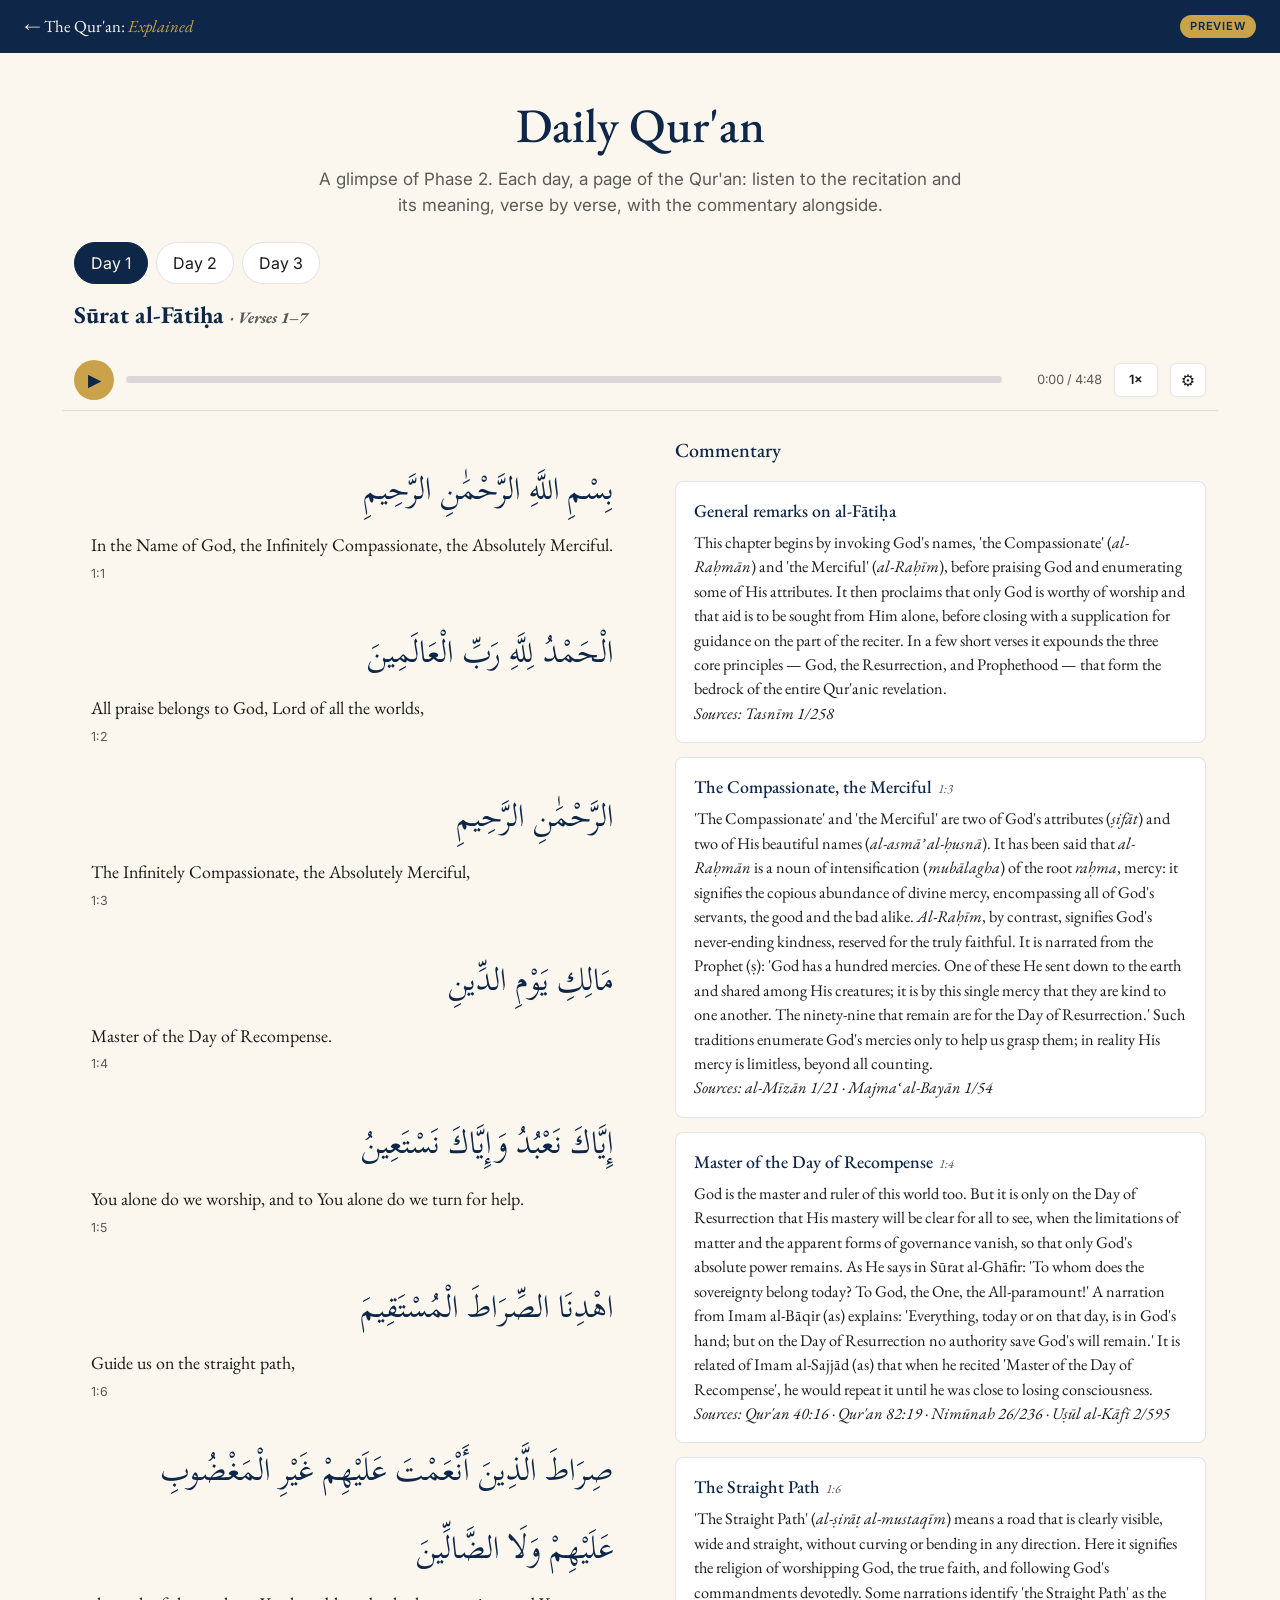
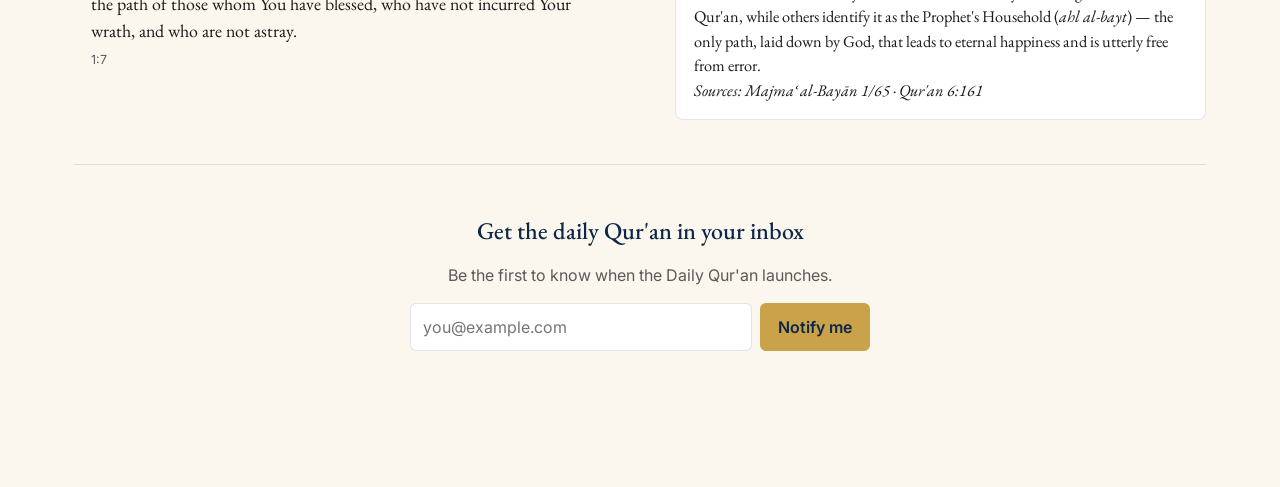
==== daily/index.html @ 9c78a57f "fix(daily): settings popover hide/show + open state, day titles, Voice 3, 2:1 roman - Settings panel" ====
<!DOCTYPE html>
<html lang="en">
<head>
  <meta charset="UTF-8">
  <meta name="viewport" content="width=device-width, initial-scale=1.0">
  <title>The Qur'an: Explained — Daily (Preview)</title>
  <link rel="icon" href="/assets/favicon.ico">
  <link rel="preconnect" href="https://fonts.googleapis.com">
  <link rel="preconnect" href="https://fonts.gstatic.com" crossorigin>
  <link href="https://fonts.googleapis.com/css2?family=EB+Garamond:ital,wght@0,400;0,500;1,400&family=Inter:wght@400;500;600&family=Scheherazade+New:wght@400;500;700&display=swap" rel="stylesheet">
  <link rel="stylesheet" href="daily.css">
</head>
<body>
  <header class="dhead">
    <a class="dhead__back" href="/">← The Qur'an: <em>Explained</em></a>
    <span class="dhead__badge">Preview</span>
  </header>
  <main class="dwrap">
    <h1 class="dpage-title">Daily Qur'an</h1>
    <p class="dintro">A glimpse of Phase 2. Each day, a page of the Qur'an: listen to the
      recitation and its meaning, verse by verse, with the commentary alongside.</p>
    <div class="dtabs" id="dtabs"><!-- day buttons injected --></div>
    <div class="dbar">
      <h2 class="dtitle"><span id="dsurah"></span> <small id="dref"></small></h2>
    </div>
    <div class="player" id="player">
      <button id="playAll" class="player__btn" aria-label="Play page">▶</button>
      <div class="player__bar" id="seek" role="slider" aria-label="Seek" tabindex="0">
        <div class="player__fill" id="fill"></div>
      </div>
      <span class="player__time" id="time">0:00 / 0:00</span>
      <button id="speed" class="player__speed" aria-label="Playback speed">1×</button>
      <button id="gear" class="player__gear" aria-label="Settings">⚙</button>
      <div class="settings" id="settings" hidden>
        <label class="settings__row">Recitation
          <select id="setReciter">
            <option value="husary">Husary</option>
            <option value="afasy">Mishary al-Afasy</option>
            <option value="sudais">Sudais</option>
          </select>
        </label>
        <label class="settings__row">English voice
          <select id="setVoice">
            <option value="v1">Voice 1</option>
            <option value="v2">Voice 2</option>
            <option value="celeste">Voice 3</option>
          </select>
        </label>
        <fieldset class="settings__types">
          <legend>Play</legend>
          <label><input type="checkbox" id="tAr" checked> Arabic recitation</label>
          <label><input type="checkbox" id="tEn" checked> English translation</label>
          <label><input type="checkbox" id="tCmt" checked> Commentary</label>
        </fieldset>
        <label class="settings__row">Order
          <select id="setOrder">
            <option value="verses">Verses first, then commentary</option>
            <option value="interleave">Commentary between verses</option>
          </select>
        </label>
      </div>
    </div>
    <div class="spread">
      <ol class="verses" id="verses"><!-- verses injected --></ol>
      <aside class="notes" id="notes" aria-label="Commentary"><!-- notes injected --></aside>
    </div>
    <section class="subscribe">
      <h2>Get the daily Qur'an in your inbox</h2>
      <p class="subscribe__lead">Be the first to know when the Daily Qur'an launches.</p>
      <form id="subForm">
        <input type="email" id="subEmail" required placeholder="you@example.com" aria-label="Email address">
        <button class="btn btn--primary" type="submit">Notify me</button>
      </form>
      <p class="subscribe__msg" id="subMsg" role="status"></p>
    </section>
  </main>
  <script src="daily.js" defer></script>
</body>
</html>
---- daily/daily.css ----
:root{--navy:#0E2748;--brass:#C9A24A;--cream:#FBF7EE;--ink:#1A1A1A;--muted:#5A5A5A;--border:rgba(14,39,72,.12);--white:#fff}
*{box-sizing:border-box}
body{margin:0;font-family:Inter,system-ui,sans-serif;background:var(--cream);color:var(--ink);line-height:1.5}
.dhead{display:flex;justify-content:space-between;align-items:center;padding:14px 24px;background:var(--navy);color:var(--cream);position:sticky;top:0;z-index:10}
.dhead__back{color:var(--cream);text-decoration:none;font-family:'EB Garamond',serif;font-size:1.05rem}
.dhead__back em{color:var(--brass);font-style:italic}
.dhead__badge{font-size:.7rem;letter-spacing:.08em;text-transform:uppercase;background:var(--brass);color:var(--navy);padding:3px 10px;border-radius:999px;font-weight:600}
.dwrap{max-width:1180px;margin:0 auto;padding:32px 24px 96px}
.dpage-title{font-family:'EB Garamond',serif;color:var(--navy);text-align:center;font-weight:500;font-size:clamp(2rem,5vw,3rem);margin:4px 0 6px}
.dintro{color:var(--muted);font-size:1.0625rem;max-width:60ch;margin:0 auto;text-align:center}
.dintro em{font-style:italic;color:var(--navy)}
.dtabs{display:flex;gap:8px;margin:24px 0 8px;flex-wrap:wrap}
.dtab{padding:8px 16px;border:1px solid var(--border);border-radius:999px;background:var(--white);cursor:pointer;font:inherit;color:var(--ink)}
.dtab--active{background:var(--navy);color:var(--cream);border-color:var(--navy)}
.dbar{display:flex;align-items:center;justify-content:space-between;gap:16px;flex-wrap:wrap;margin:8px 0 12px}
.dtitle{font-family:'EB Garamond',serif;color:var(--navy);margin:.2em 0}
.dtitle small{color:var(--muted);font-size:1rem;font-style:italic}
.btn{font:inherit;font-weight:600;border:0;border-radius:6px;padding:10px 18px;cursor:pointer}
.btn--primary{background:var(--brass);color:var(--navy)}
.btn--primary:hover{filter:brightness(1.05)}

/* compact sticky player */
.player{display:flex;align-items:center;gap:12px;position:sticky;top:57px;z-index:9;
  background:var(--cream);padding:10px 12px;margin:0 -12px 24px;border-bottom:1px solid var(--border)}
.player__btn{flex:none;width:40px;height:40px;border-radius:999px;border:0;cursor:pointer;
  background:var(--brass);color:var(--navy);font-size:1rem;font-weight:700}
.player__btn:hover{filter:brightness(1.05)}
.player__bar{flex:1;height:7px;border-radius:999px;background:rgba(14,39,72,.14);cursor:pointer;position:relative}
.player__fill{height:100%;width:0;border-radius:999px;background:var(--brass)}
.player__time{flex:none;font-size:.8rem;color:var(--muted);font-variant-numeric:tabular-nums;min-width:88px;text-align:right}
.player__speed,.player__gear{flex:none;height:34px;display:inline-flex;align-items:center;justify-content:center;
  border:1px solid var(--border);background:var(--white);color:var(--ink);border-radius:6px;padding:0 10px;
  font:inherit;font-weight:600;cursor:pointer}
.player__speed{font-size:.8rem;min-width:44px}
.player__gear{font-size:1rem}
.player__speed:hover,.player__gear:hover{border-color:var(--brass)}
.player__gear.is-open{background:var(--brass);border-color:var(--brass);color:var(--navy)}
.settings[hidden]{display:none}
.settings{position:absolute;top:calc(100% + 8px);right:12px;z-index:20;width:270px;background:var(--white);
  border:1px solid var(--border);border-radius:8px;box-shadow:0 8px 24px rgba(14,39,72,.18);padding:14px;
  display:flex;flex-direction:column;gap:10px}
.settings__row{display:flex;flex-direction:column;gap:4px;font-size:.85rem;color:var(--muted)}
.settings select{padding:6px 8px;border:1px solid var(--border);border-radius:6px;font:inherit;color:var(--ink)}
.settings__types{border:1px solid var(--border);border-radius:6px;padding:8px 10px;margin:0;font-size:.85rem;color:var(--ink)}
.settings__types legend{color:var(--muted);font-size:.78rem;padding:0 4px}
.settings__types label{display:block;margin:3px 0}
.verse__ar,.verse__en{cursor:pointer}

/* spread: stacked by default (mobile), page-facing on wide screens */
.spread{display:grid;gap:28px}
@media(min-width:1000px){
  .spread{grid-template-columns:1.05fr 1fr;gap:44px;align-items:start}
  .notes{position:sticky;top:80px}
}

.verses{list-style:none;padding:0;margin:0}
.verse{padding:14px 16px;border-radius:8px;border:1px solid transparent;cursor:pointer;transition:background .2s,border-color .2s,box-shadow .2s}
.verse:hover{background:rgba(255,255,255,.55)}
.verse__ar{font-family:'Scheherazade New',serif;font-size:1.95rem;line-height:2.5;direction:rtl;text-align:right;color:var(--navy)}
.verse__en{font-family:'EB Garamond',serif;font-size:1.12rem;color:var(--ink);margin-top:4px}
.verse__ref{font-size:.78rem;color:var(--muted);margin-top:6px}
.verse.is-active{background:var(--white);border-color:var(--brass);box-shadow:0 2px 10px rgba(14,39,72,.1)}
.verse.is-speaking-en .verse__en{color:var(--navy);font-weight:500}

/* commentary notes panel */
.notes{display:flex;flex-direction:column;gap:14px}
.notes__head{font-family:'EB Garamond',serif;color:var(--navy);font-size:1.25rem;margin:0 0 2px;font-weight:500}
.note{background:var(--white);border:1px solid var(--border);border-radius:8px;padding:16px 18px}
.note h3{font-family:'EB Garamond',serif;color:var(--navy);margin:0 0 6px;font-size:1.12rem;font-weight:500}
.note__ref{color:var(--muted);font-size:.8rem;font-weight:400;font-style:italic;margin-left:6px}
.note p{font-family:'EB Garamond',serif;color:var(--ink);font-size:1.02rem;margin:0}
.note__sources{margin-top:8px;font-size:.78rem;color:var(--muted);font-style:italic}
.note__play{margin-top:10px;background:transparent;border:1.5px solid var(--brass);color:var(--navy);border-radius:6px;padding:5px 12px;font:inherit;font-size:.85rem;font-weight:600;cursor:pointer}
.note__play:hover{background:var(--brass)}
.note{transition:background .2s,border-color .2s,box-shadow .2s}
.note:hover{background:#fffdf8;border-color:rgba(201,162,74,.55);cursor:default}
.note.is-active{border-color:var(--brass);box-shadow:0 2px 12px rgba(14,39,72,.12);background:#fffdf6}
.verse.is-linked{background:rgba(201,162,74,.10);border-color:rgba(201,162,74,.45)}

.subscribe{margin-top:44px;border-top:1px solid var(--border);padding-top:28px;text-align:center}
.subscribe h2{font-family:'EB Garamond',serif;color:var(--navy);font-weight:500}
.subscribe__lead{color:var(--muted);margin-top:-6px}
.subscribe form{display:flex;gap:8px;max-width:460px;margin:14px auto 0}
.subscribe input{flex:1;padding:11px 12px;border:1px solid var(--border);border-radius:6px;font:inherit}
.subscribe__msg{color:var(--muted);font-size:.9rem;min-height:1.2em;margin-top:8px}
@media(max-width:560px){.verse__ar{font-size:1.6rem;line-height:2.3}.subscribe form{flex-direction:column}}
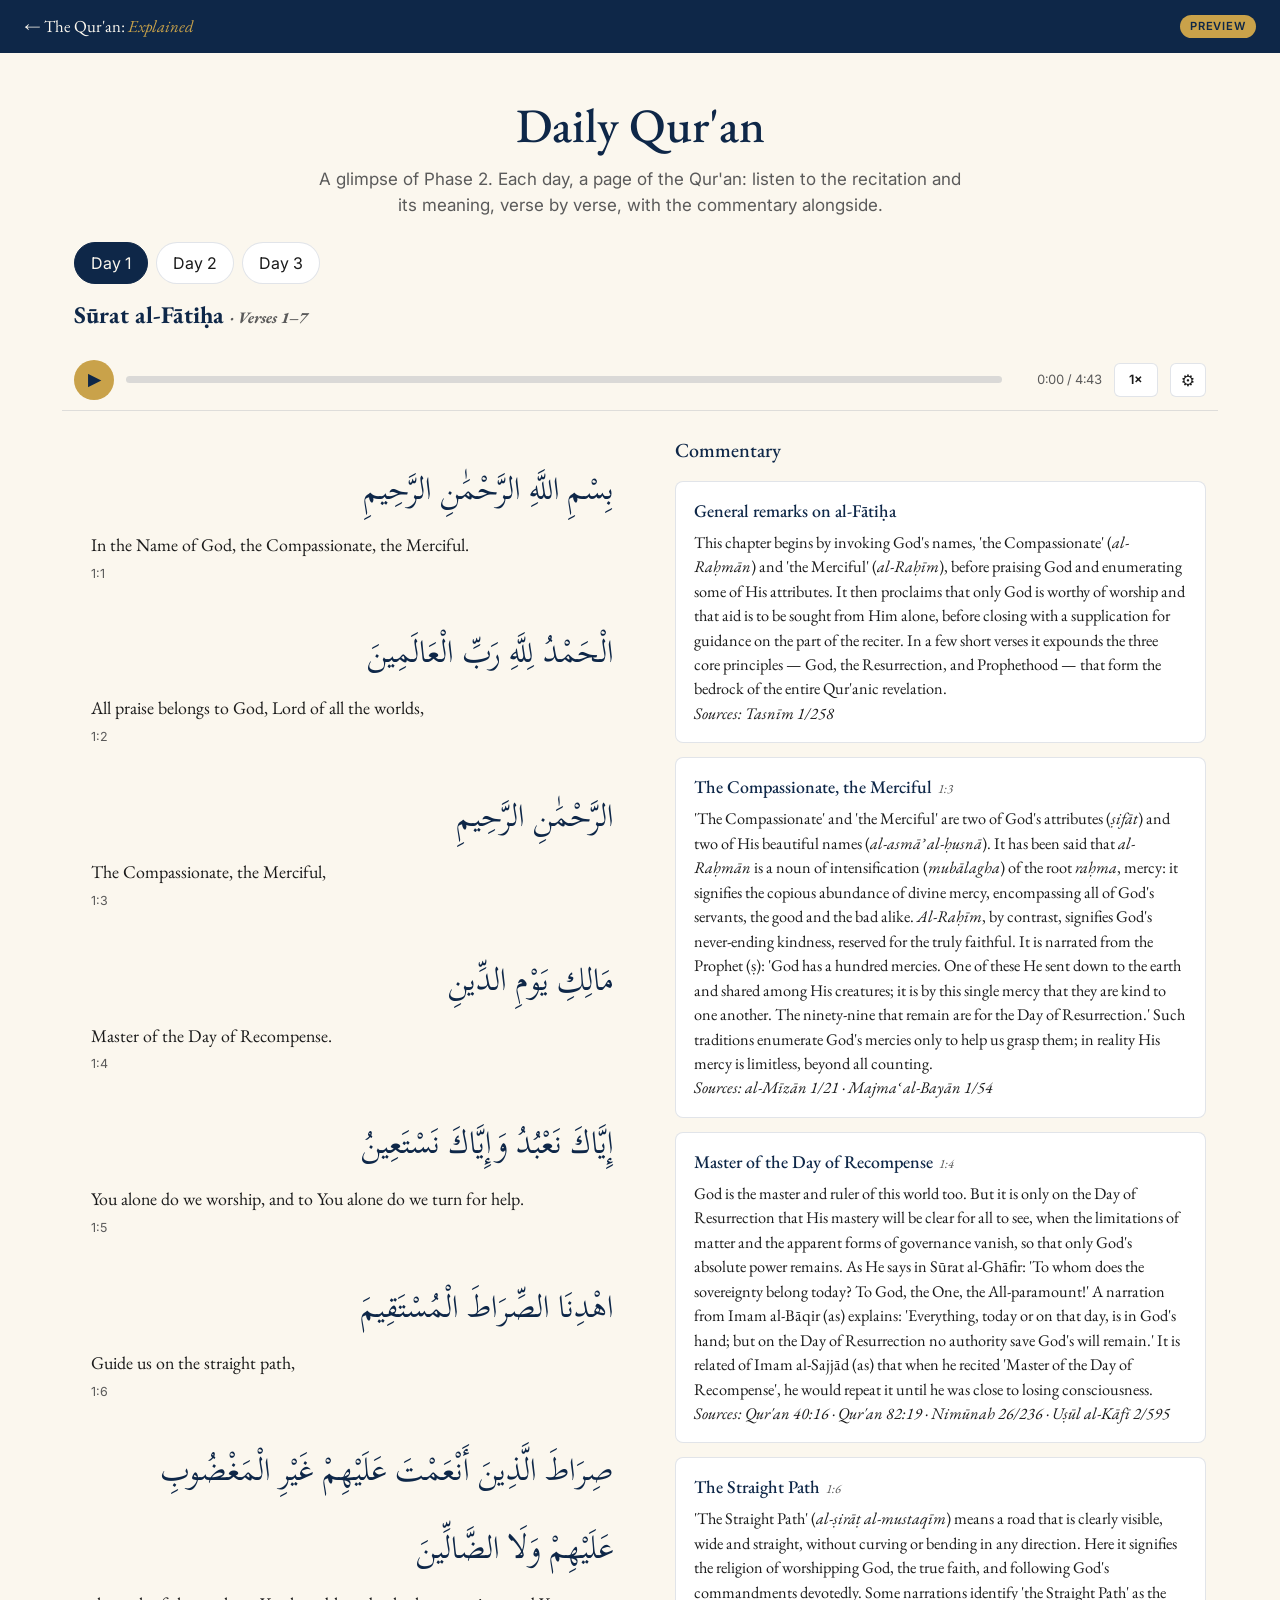
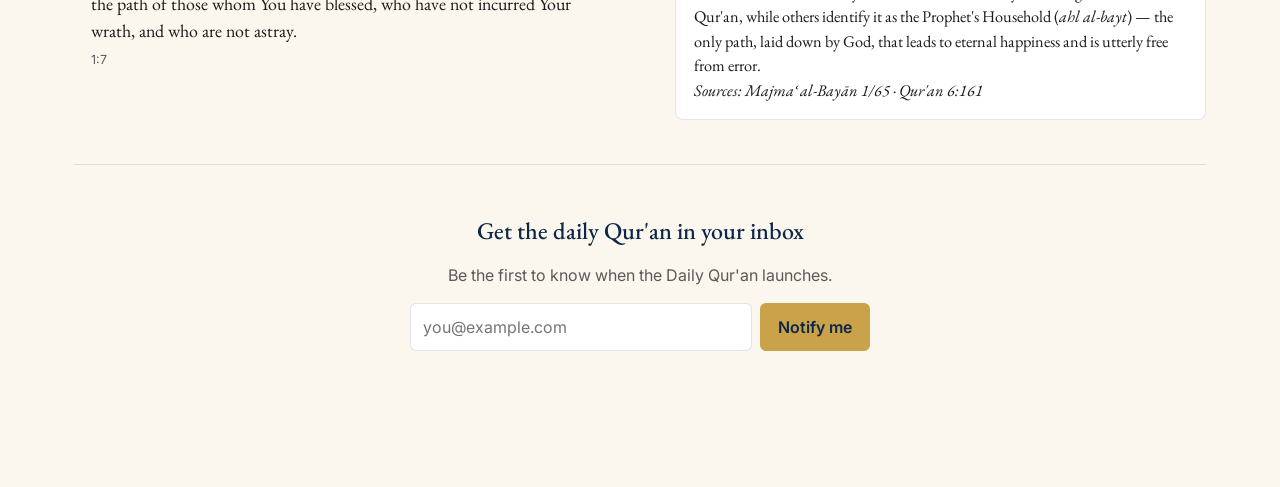
==== commit 3a91f109: "feat(daily): commentary-voice selector, Basmala opener, shorter 1:1/1:3, verse range - (b) Separate " ====
--- a/daily/index.html
+++ b/daily/index.html
@@ -46,6 +46,13 @@
             <option value="celeste">Voice 3</option>
           </select>
         </label>
+        <label class="settings__row">Commentary voice
+          <select id="setCvoice">
+            <option value="v1">Voice 1</option>
+            <option value="v2">Voice 2</option>
+            <option value="celeste">Voice 3</option>
+          </select>
+        </label>
         <fieldset class="settings__types">
           <legend>Play</legend>
           <label><input type="checkbox" id="tAr" checked> Arabic recitation</label>
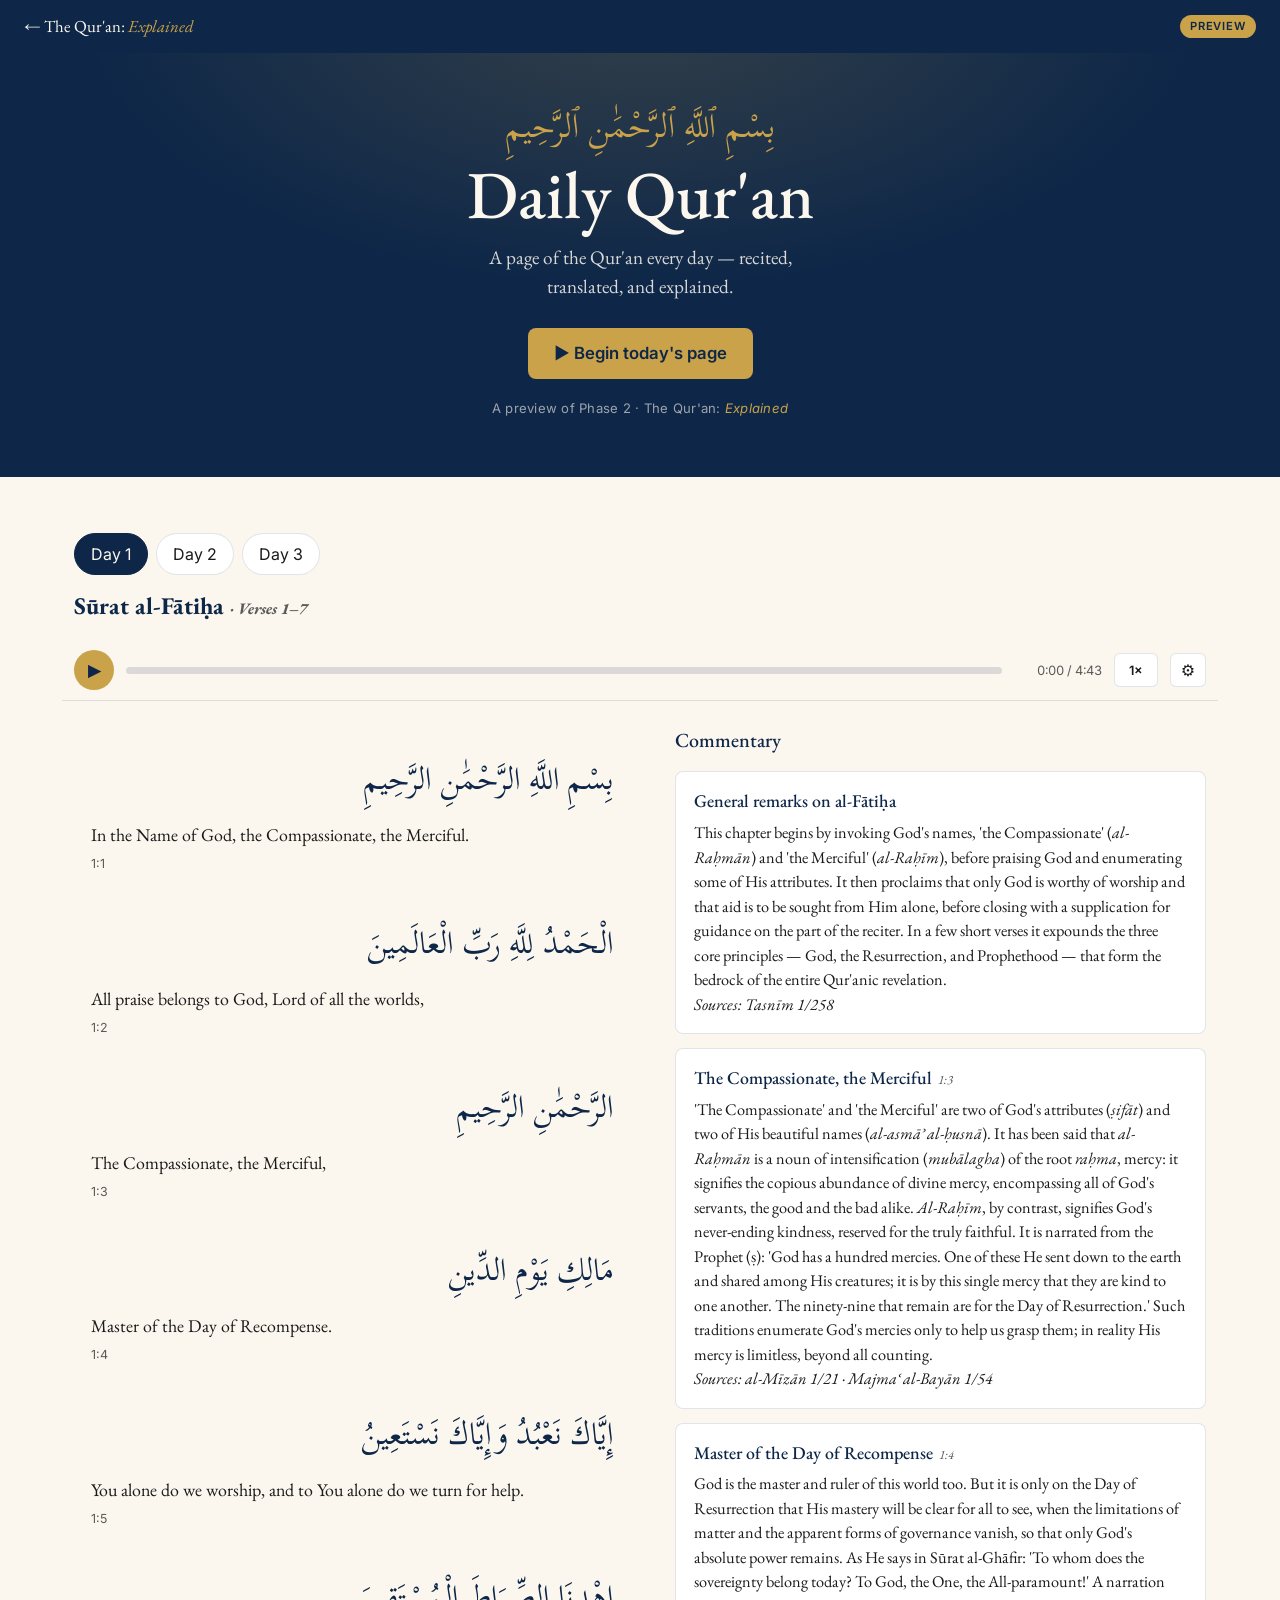
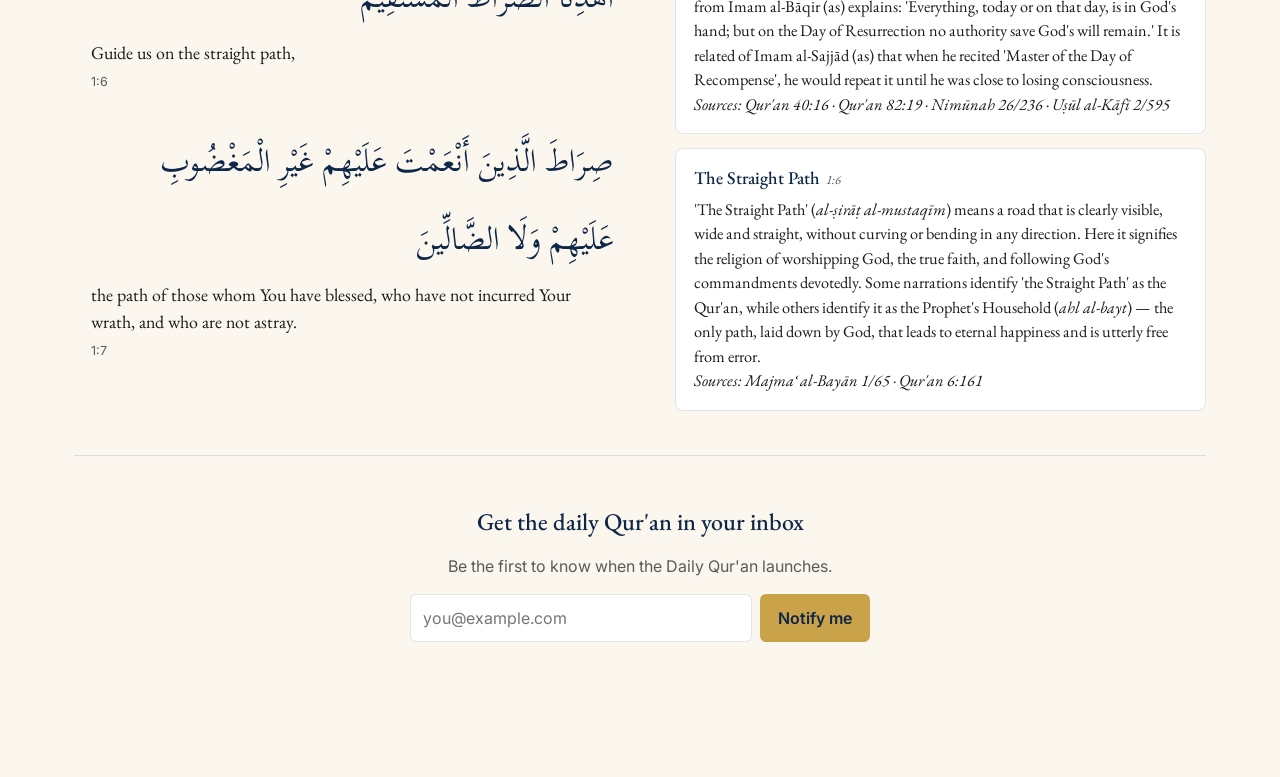
==== commit 176bc877: "feat(daily): branded navy hero section Navy hero band (brass glow) with the Basmala, "Daily Qur'an"," ====
--- a/daily/index.html
+++ b/daily/index.html
@@ -3,7 +3,22 @@
 <head>
   <meta charset="UTF-8">
   <meta name="viewport" content="width=device-width, initial-scale=1.0">
-  <title>The Qur'an: Explained — Daily (Preview)</title>
+  <title>Daily Qur'an — The Qur'an: Explained</title>
+  <meta name="description" content="A page of the Qur'an each day — recitation, translation, and commentary, verse by verse.">
+  <link rel="canonical" href="https://quraniverse.io/daily">
+  <meta property="og:type" content="website">
+  <meta property="og:site_name" content="The Qur'an: Explained">
+  <meta property="og:url" content="https://quraniverse.io/daily">
+  <meta property="og:title" content="Daily Qur'an — The Qur'an: Explained">
+  <meta property="og:description" content="A page of the Qur'an each day — recitation, translation, and commentary, verse by verse.">
+  <meta property="og:image" content="https://quraniverse.io/daily/og-daily.jpg">
+  <meta property="og:image:width" content="1200">
+  <meta property="og:image:height" content="630">
+  <meta property="og:image:alt" content="Daily Qur'an — The Qur'an: Explained">
+  <meta name="twitter:card" content="summary_large_image">
+  <meta name="twitter:title" content="Daily Qur'an — The Qur'an: Explained">
+  <meta name="twitter:description" content="A page of the Qur'an each day — recitation, translation, and commentary, verse by verse.">
+  <meta name="twitter:image" content="https://quraniverse.io/daily/og-daily.jpg">
   <link rel="icon" href="/assets/favicon.ico">
   <link rel="preconnect" href="https://fonts.googleapis.com">
   <link rel="preconnect" href="https://fonts.gstatic.com" crossorigin>
@@ -15,10 +30,16 @@
     <a class="dhead__back" href="/">← The Qur'an: <em>Explained</em></a>
     <span class="dhead__badge">Preview</span>
   </header>
+  <section class="dhero">
+    <div class="dhero__inner">
+      <div class="dhero__basmala" lang="ar" dir="rtl">بِسْمِ ٱللَّهِ ٱلرَّحْمَٰنِ ٱلرَّحِيمِ</div>
+      <h1 class="dhero__title">Daily Qur'an</h1>
+      <p class="dhero__tag">A page of the Qur'an every day — recited, translated, and explained.</p>
+      <button class="dhero__cta" id="heroStart" type="button">▶ Begin today's page</button>
+      <a class="dhero__note" href="/">A preview of Phase 2 · The Qur'an: <em>Explained</em></a>
+    </div>
+  </section>
   <main class="dwrap">
-    <h1 class="dpage-title">Daily Qur'an</h1>
-    <p class="dintro">A glimpse of Phase 2. Each day, a page of the Qur'an: listen to the
-      recitation and its meaning, verse by verse, with the commentary alongside.</p>
     <div class="dtabs" id="dtabs"><!-- day buttons injected --></div>
     <div class="dbar">
       <h2 class="dtitle"><span id="dsurah"></span> <small id="dref"></small></h2>
@@ -41,15 +62,15 @@
         </label>
         <label class="settings__row">English voice
           <select id="setVoice">
-            <option value="v1">Voice 1</option>
-            <option value="v2">Voice 2</option>
+            <option value="v2">Voice 1</option>
+            <option value="v1">Voice 2</option>
             <option value="celeste">Voice 3</option>
           </select>
         </label>
         <label class="settings__row">Commentary voice
           <select id="setCvoice">
-            <option value="v1">Voice 1</option>
-            <option value="v2">Voice 2</option>
+            <option value="v2">Voice 1</option>
+            <option value="v1">Voice 2</option>
             <option value="celeste">Voice 3</option>
           </select>
         </label>
@@ -68,7 +89,7 @@
       </div>
     </div>
     <div class="spread">
-      <ol class="verses" id="verses"><!-- verses injected --></ol>
+      <div class="verses" id="verses"><!-- verses injected --></div>
       <aside class="notes" id="notes" aria-label="Commentary"><!-- notes injected --></aside>
     </div>
     <section class="subscribe">
--- a/daily/daily.css
+++ b/daily/daily.css
@@ -6,9 +6,17 @@
 .dhead__back em{color:var(--brass);font-style:italic}
 .dhead__badge{font-size:.7rem;letter-spacing:.08em;text-transform:uppercase;background:var(--brass);color:var(--navy);padding:3px 10px;border-radius:999px;font-weight:600}
 .dwrap{max-width:1180px;margin:0 auto;padding:32px 24px 96px}
-.dpage-title{font-family:'EB Garamond',serif;color:var(--navy);text-align:center;font-weight:500;font-size:clamp(2rem,5vw,3rem);margin:4px 0 6px}
-.dintro{color:var(--muted);font-size:1.0625rem;max-width:60ch;margin:0 auto;text-align:center}
-.dintro em{font-style:italic;color:var(--navy)}
+.dhero{background:radial-gradient(900px 460px at 50% -12%, rgba(201,162,74,.20), rgba(201,162,74,0) 62%), var(--navy);color:var(--cream);text-align:center;padding:52px 24px 58px}
+.dhero__inner{max-width:760px;margin:0 auto;display:flex;flex-direction:column;align-items:center}
+.dhero__basmala{font-family:'Scheherazade New',serif;font-size:2.1rem;color:var(--brass);margin-bottom:14px;line-height:1.25}
+.dhero__title{font-family:'EB Garamond',serif;font-weight:500;font-size:clamp(2.6rem,7vw,4.2rem);line-height:1;margin:0;color:var(--cream)}
+.dhero__tag{font-family:'EB Garamond',serif;color:rgba(251,247,238,.85);font-size:1.2rem;margin:16px 0 0;max-width:36ch}
+.dhero__cta{margin-top:26px;background:var(--brass);color:var(--navy);border:0;border-radius:8px;padding:13px 26px;font:inherit;font-weight:600;font-size:1.05rem;cursor:pointer}
+.dhero__cta:hover{filter:brightness(1.05)}
+.dhero__note{margin-top:20px;font-size:.82rem;color:rgba(251,247,238,.6);text-decoration:none;letter-spacing:.02em}
+.dhero__note em{font-style:italic;color:var(--brass)}
+.dhero__note:hover{color:rgba(251,247,238,.85)}
+@media(max-width:560px){.dhero__basmala{font-size:1.7rem}}
 .dtabs{display:flex;gap:8px;margin:24px 0 8px;flex-wrap:wrap}
 .dtab{padding:8px 16px;border:1px solid var(--border);border-radius:999px;background:var(--white);cursor:pointer;font:inherit;color:var(--ink)}
 .dtab--active{background:var(--navy);color:var(--cream);border-color:var(--navy)}
@@ -64,6 +72,8 @@
 
 /* commentary notes panel */
 .notes{display:flex;flex-direction:column;gap:14px}
+.notes.is-hidden{display:none}
+.verses .note{margin:6px 0 4px}
 .notes__head{font-family:'EB Garamond',serif;color:var(--navy);font-size:1.25rem;margin:0 0 2px;font-weight:500}
 .note{background:var(--white);border:1px solid var(--border);border-radius:8px;padding:16px 18px}
 .note h3{font-family:'EB Garamond',serif;color:var(--navy);margin:0 0 6px;font-size:1.12rem;font-weight:500}
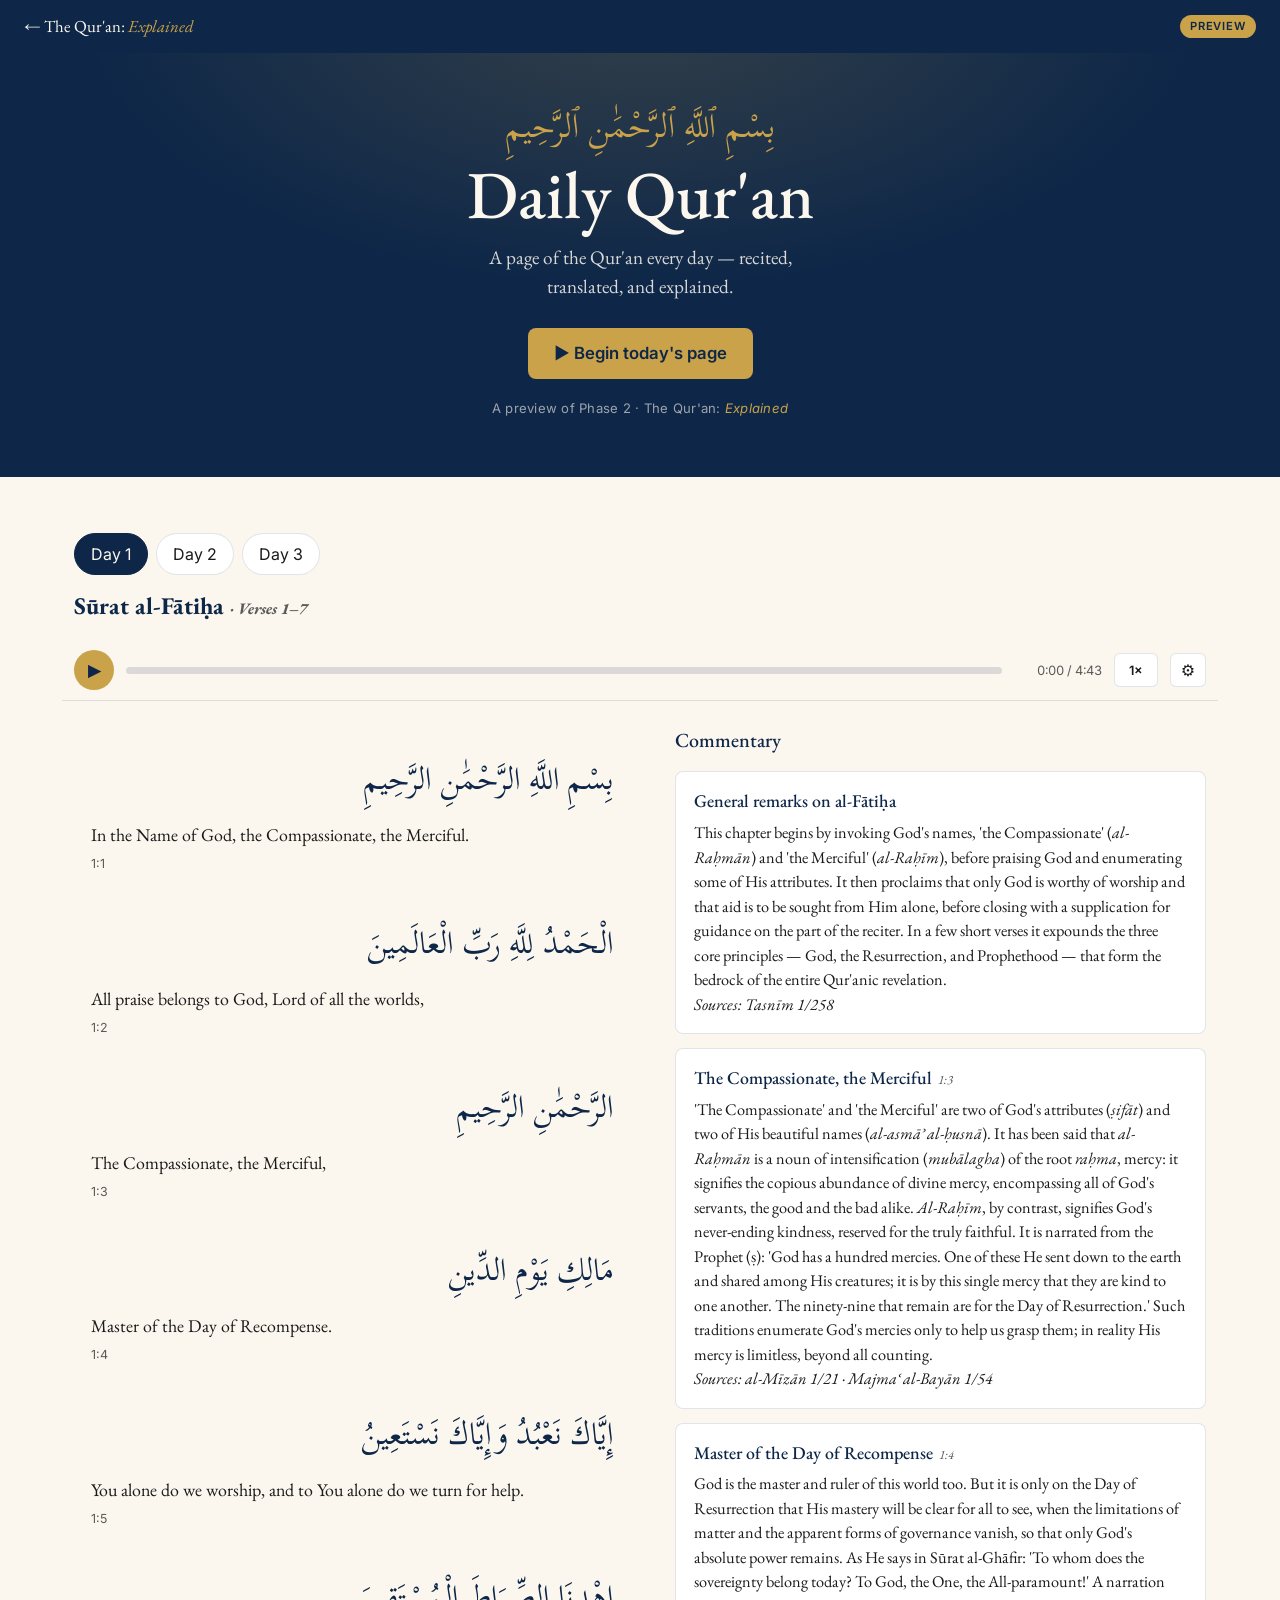
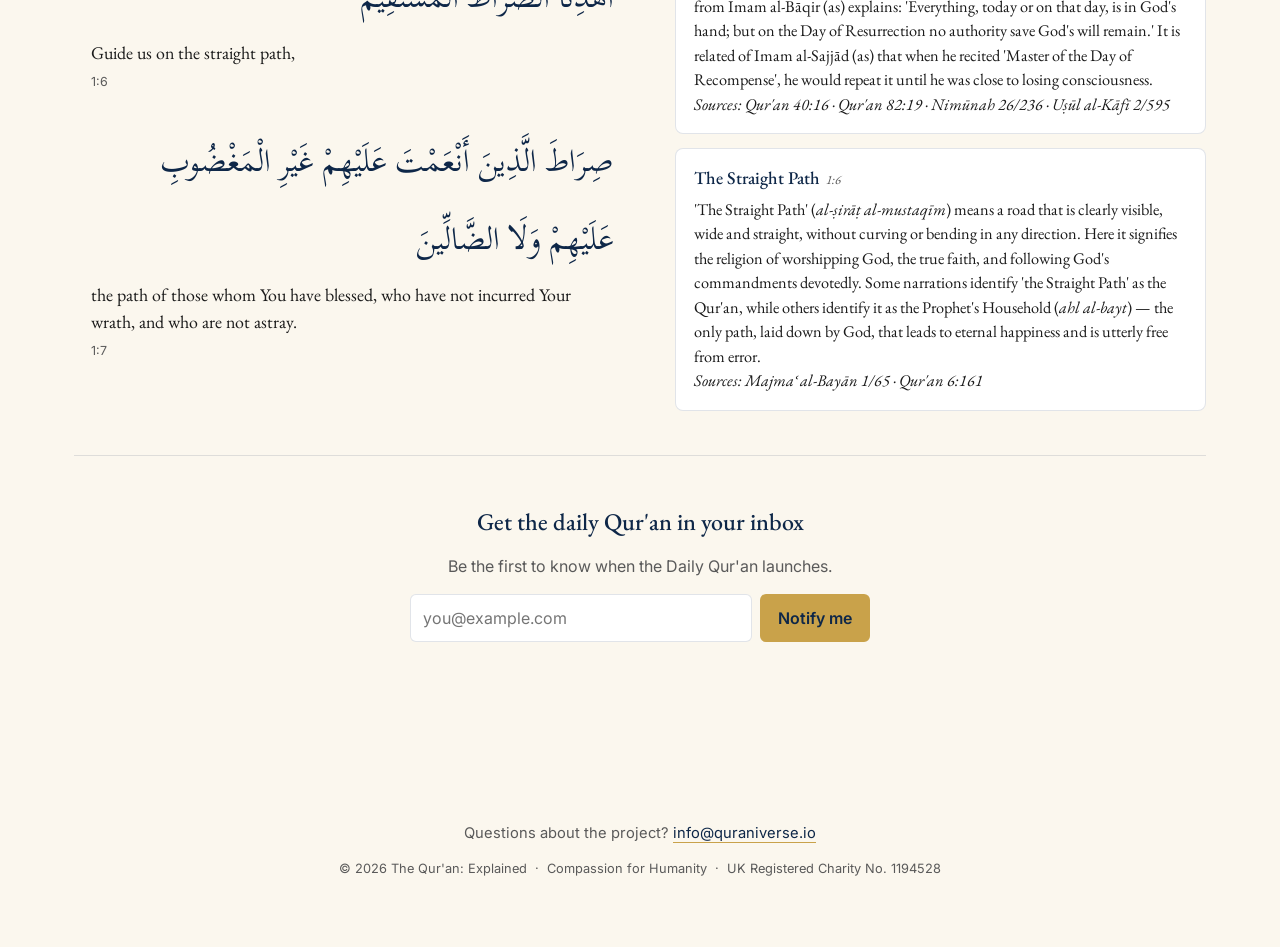
==== commit 1f133eb3: "feat(daily): footer with contact (info@quraniverse.io) + charity line Co-Authored-By: Claude Opus 4." ====
--- a/daily/index.html
+++ b/daily/index.html
@@ -102,6 +102,10 @@
       <p class="subscribe__msg" id="subMsg" role="status"></p>
     </section>
   </main>
+  <footer class="dfoot">
+    <p>Questions about the project? <a href="mailto:info@quraniverse.io">info@quraniverse.io</a></p>
+    <p class="dfoot__small">© 2026 The Qur'an: Explained &nbsp;·&nbsp; Compassion for Humanity &nbsp;·&nbsp; UK Registered Charity No.&nbsp;1194528</p>
+  </footer>
   <script src="daily.js" defer></script>
 </body>
 </html>
--- a/daily/daily.css
+++ b/daily/daily.css
@@ -93,4 +93,8 @@
 .subscribe form{display:flex;gap:8px;max-width:460px;margin:14px auto 0}
 .subscribe input{flex:1;padding:11px 12px;border:1px solid var(--border);border-radius:6px;font:inherit}
 .subscribe__msg{color:var(--muted);font-size:.9rem;min-height:1.2em;margin-top:8px}
+.dfoot{text-align:center;padding:30px 24px 56px;color:var(--muted);font-size:.92rem}
+.dfoot a{color:var(--navy);text-decoration:none;border-bottom:1px solid var(--brass)}
+.dfoot a:hover{color:var(--brass)}
+.dfoot__small{font-size:.8rem;margin-top:8px}
 @media(max-width:560px){.verse__ar{font-size:1.6rem;line-height:2.3}.subscribe form{flex-direction:column}}
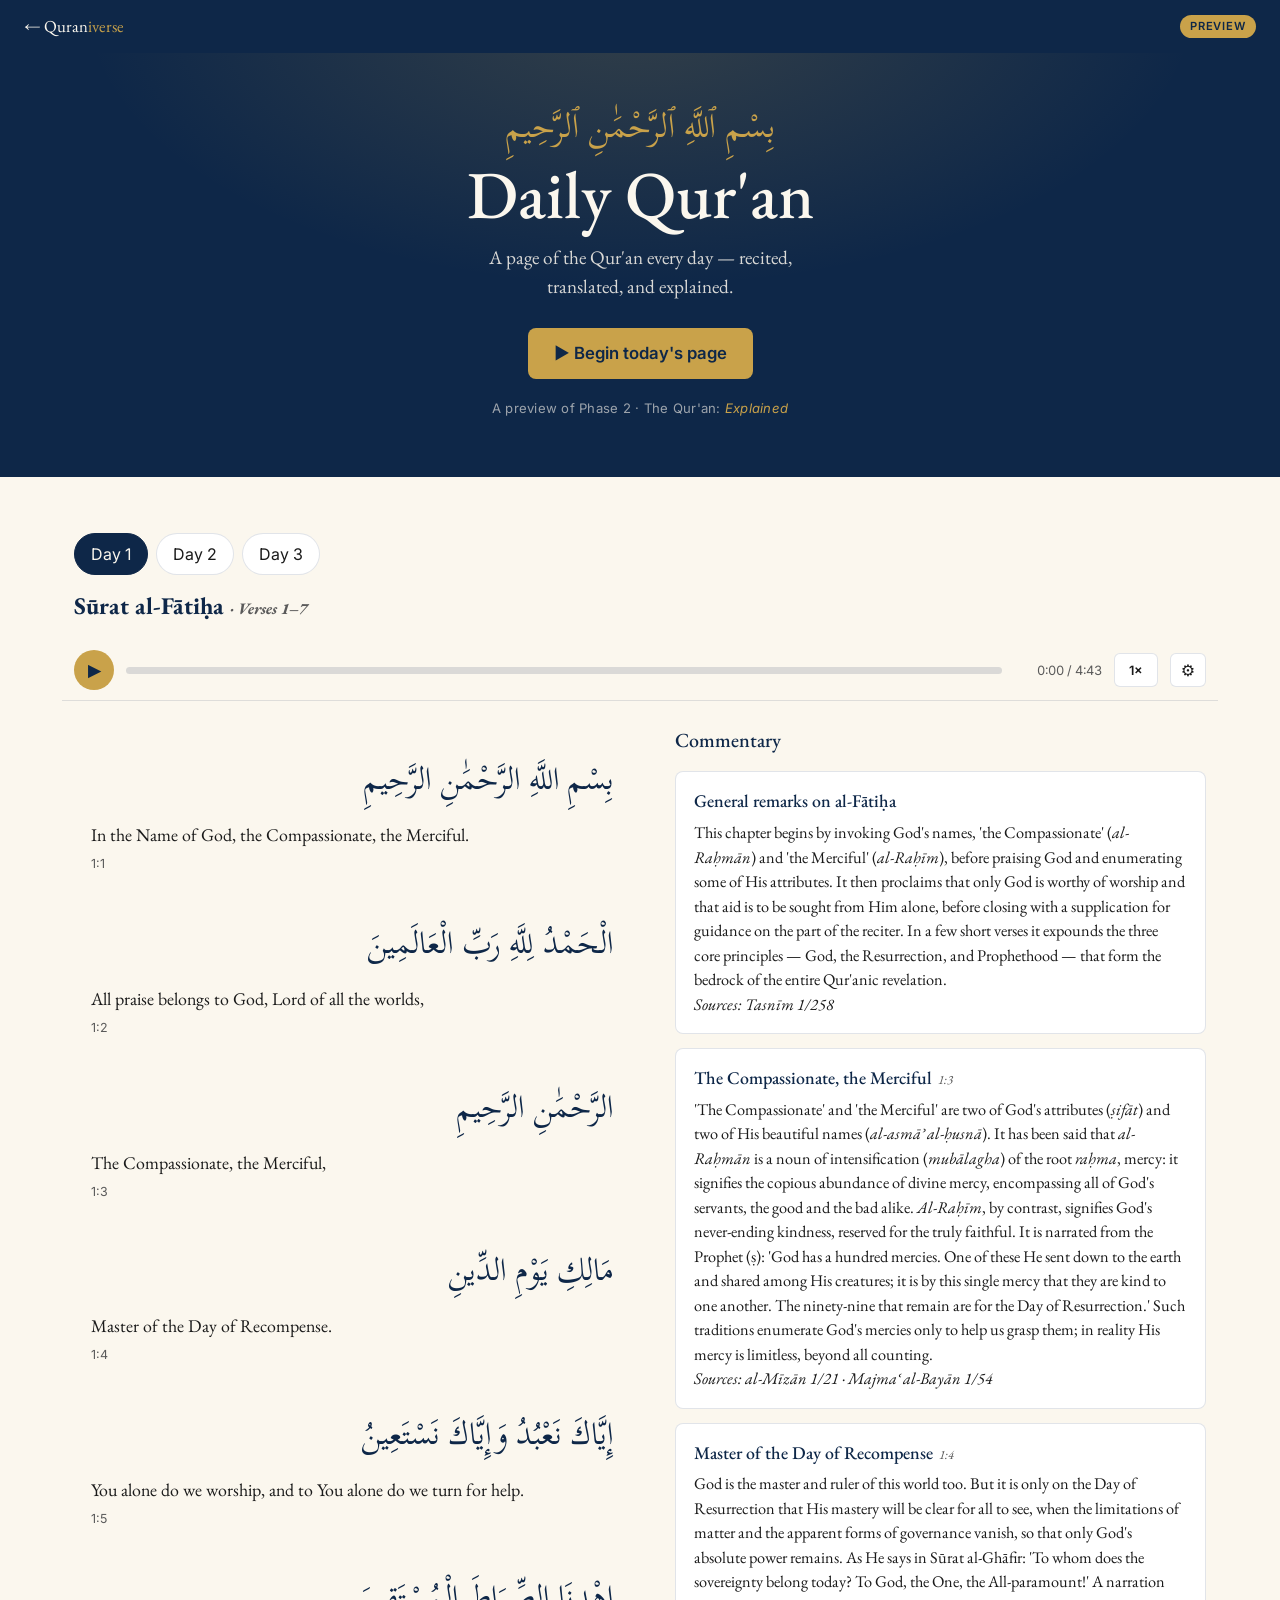
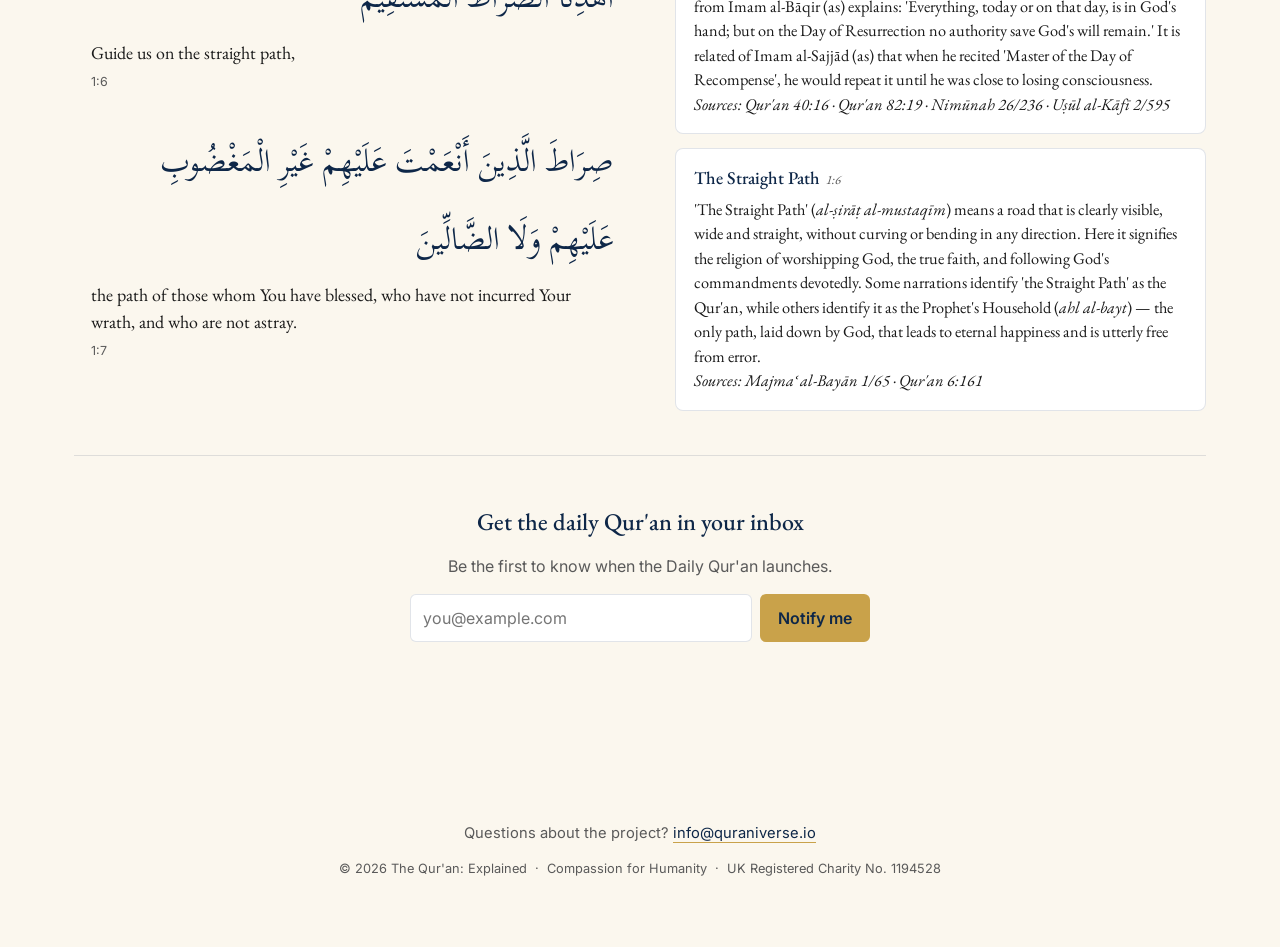
==== commit 6113e5c0: "Co-brand header (Quraniverse) + prominent Daily Qur'an preview band - Nav wordmark -> Quraniverse (u" ====
--- a/daily/index.html
+++ b/daily/index.html
@@ -27,7 +27,7 @@
 </head>
 <body>
   <header class="dhead">
-    <a class="dhead__back" href="/">← The Qur'an: <em>Explained</em></a>
+    <a class="dhead__back" href="/">← Quran<em>iverse</em></a>
     <span class="dhead__badge">Preview</span>
   </header>
   <section class="dhero">
--- a/daily/daily.css
+++ b/daily/daily.css
@@ -3,7 +3,7 @@
 body{margin:0;font-family:Inter,system-ui,sans-serif;background:var(--cream);color:var(--ink);line-height:1.5}
 .dhead{display:flex;justify-content:space-between;align-items:center;padding:14px 24px;background:var(--navy);color:var(--cream);position:sticky;top:0;z-index:10}
 .dhead__back{color:var(--cream);text-decoration:none;font-family:'EB Garamond',serif;font-size:1.05rem}
-.dhead__back em{color:var(--brass);font-style:italic}
+.dhead__back em{color:var(--brass);font-style:normal}
 .dhead__badge{font-size:.7rem;letter-spacing:.08em;text-transform:uppercase;background:var(--brass);color:var(--navy);padding:3px 10px;border-radius:999px;font-weight:600}
 .dwrap{max-width:1180px;margin:0 auto;padding:32px 24px 96px}
 .dhero{background:radial-gradient(900px 460px at 50% -12%, rgba(201,162,74,.20), rgba(201,162,74,0) 62%), var(--navy);color:var(--cream);text-align:center;padding:52px 24px 58px}
